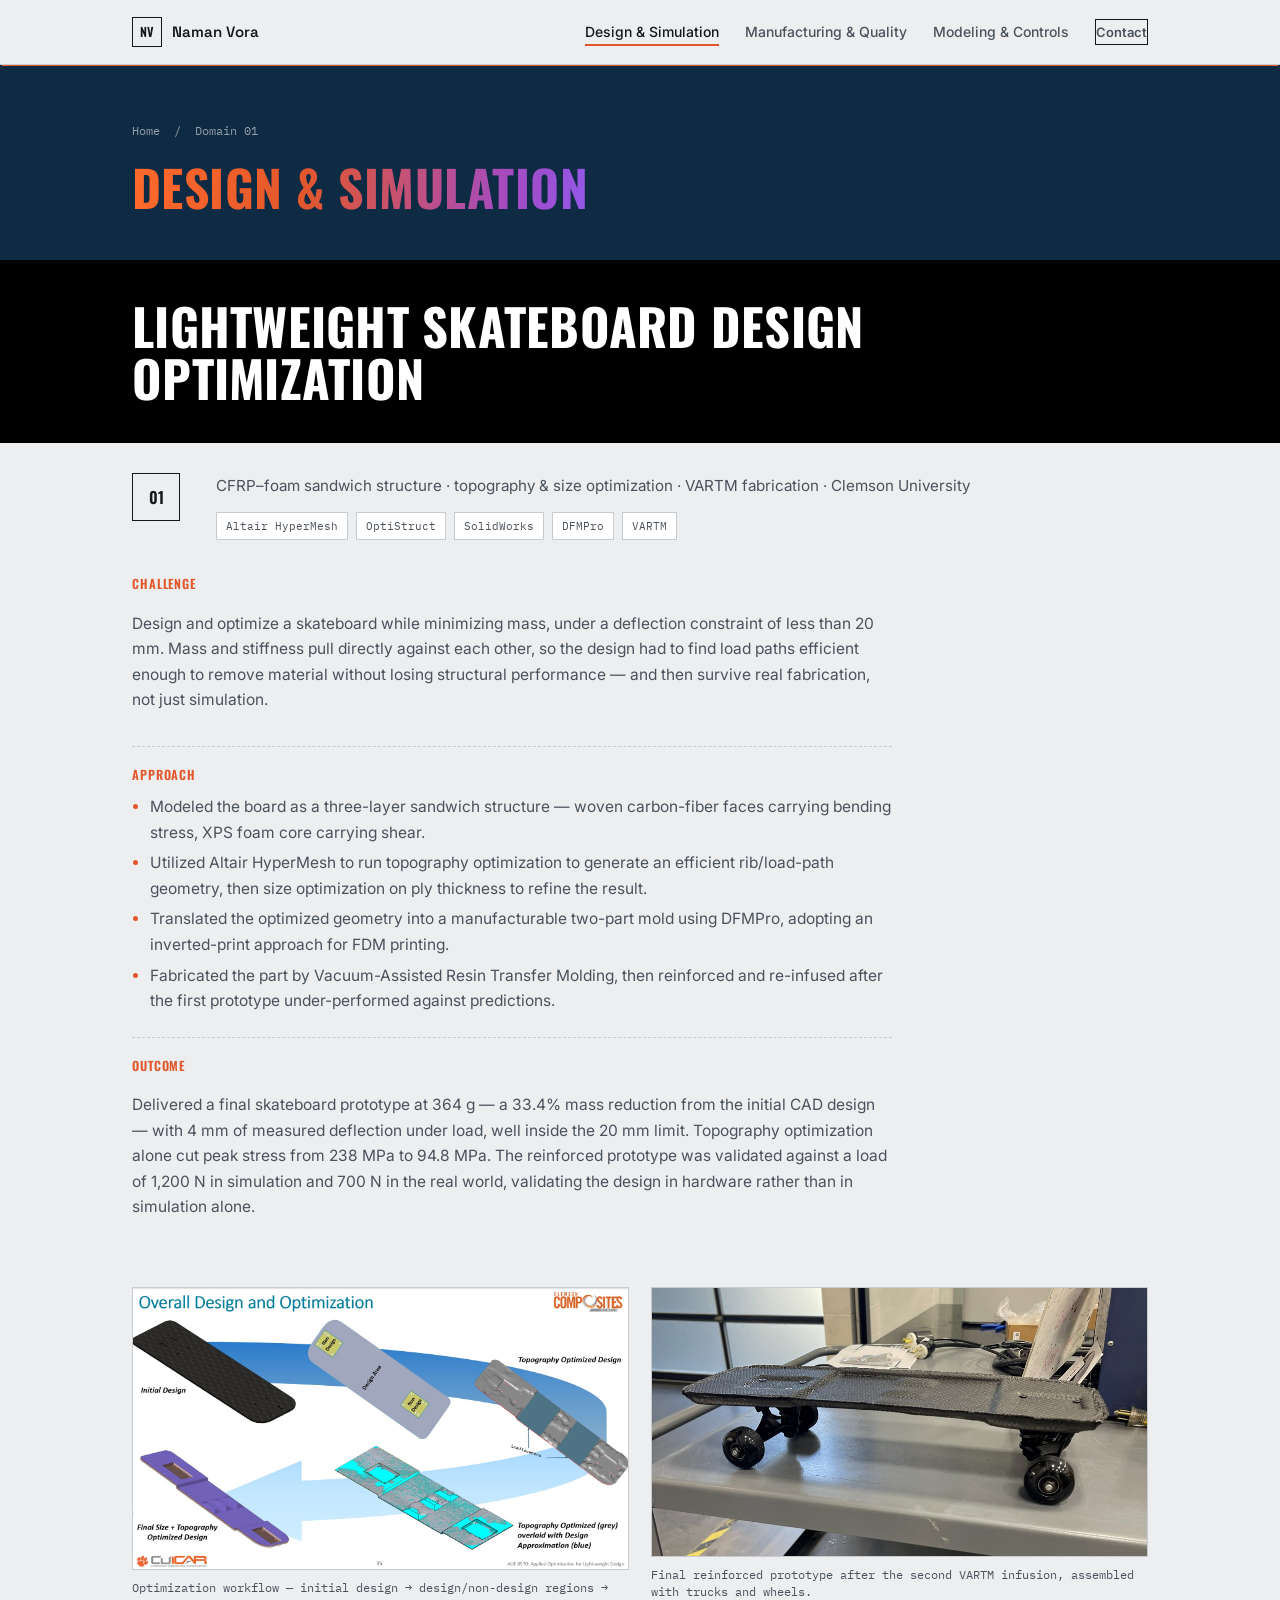
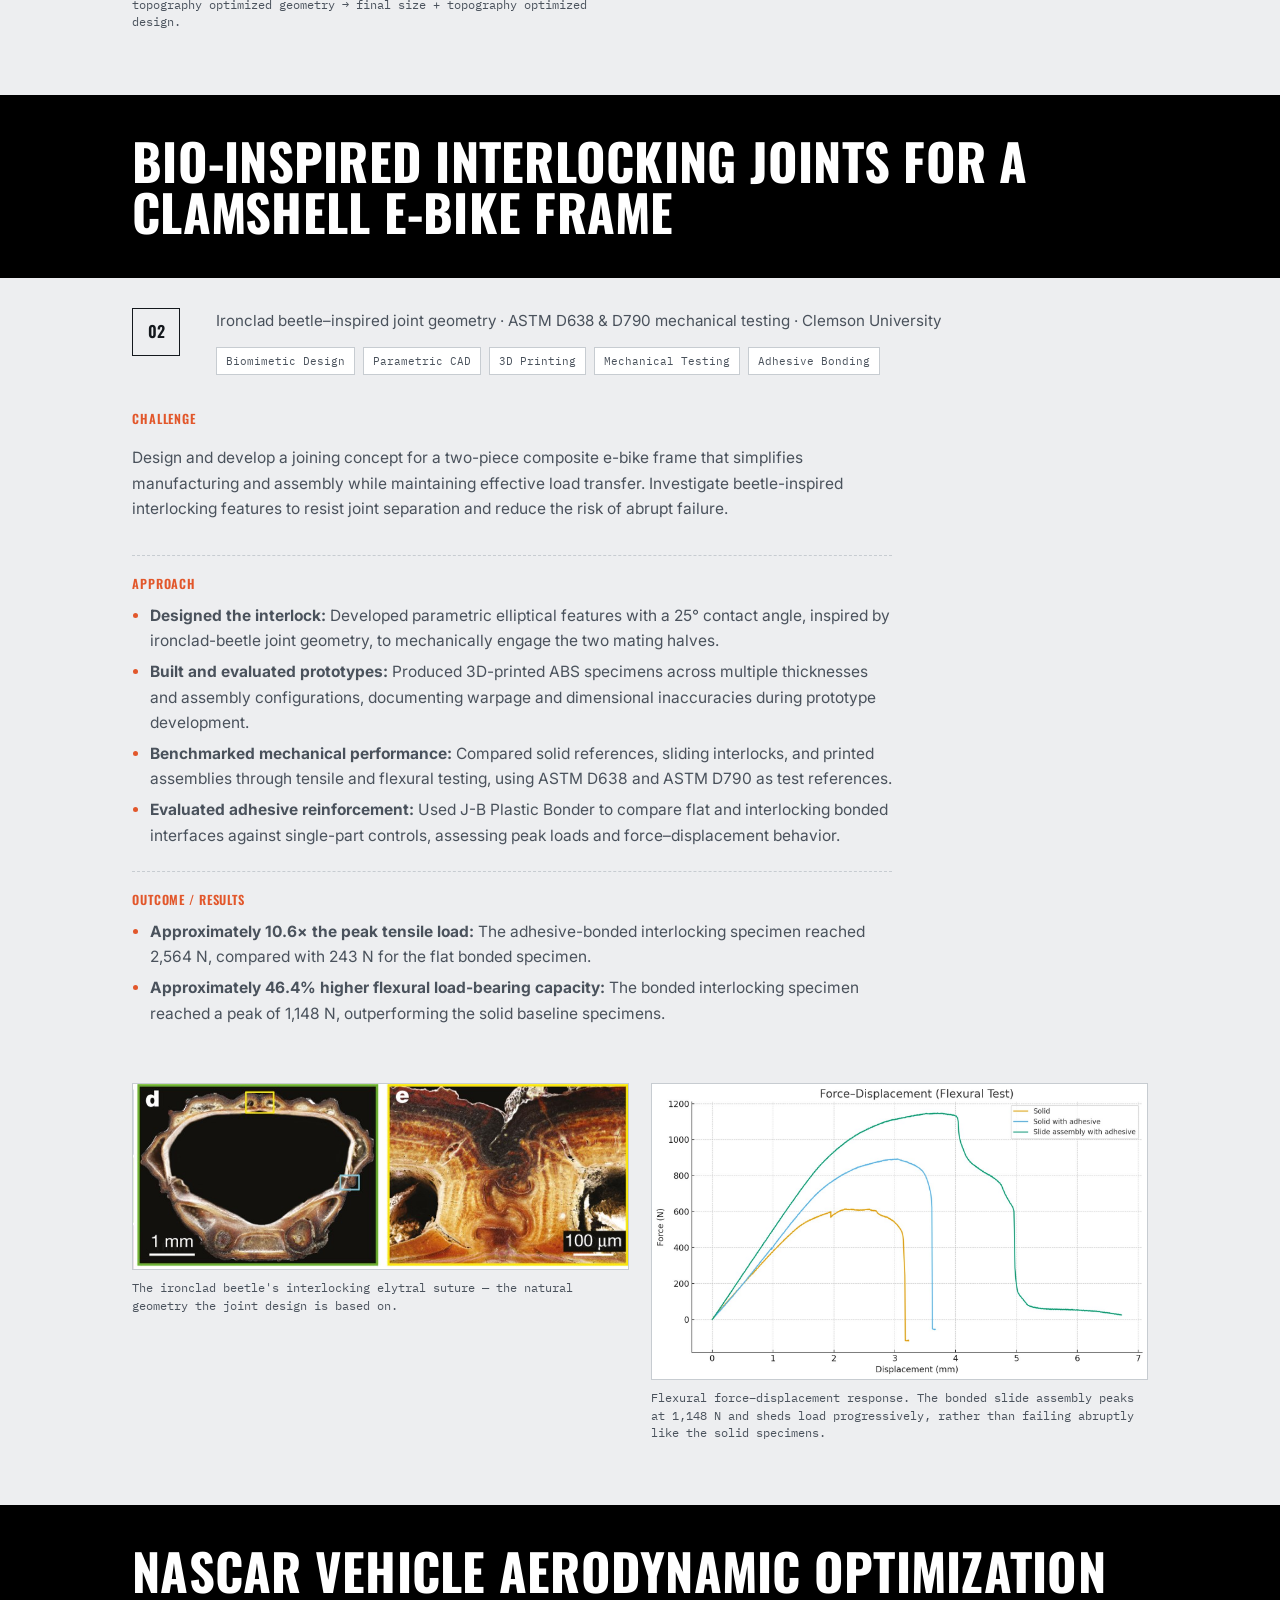
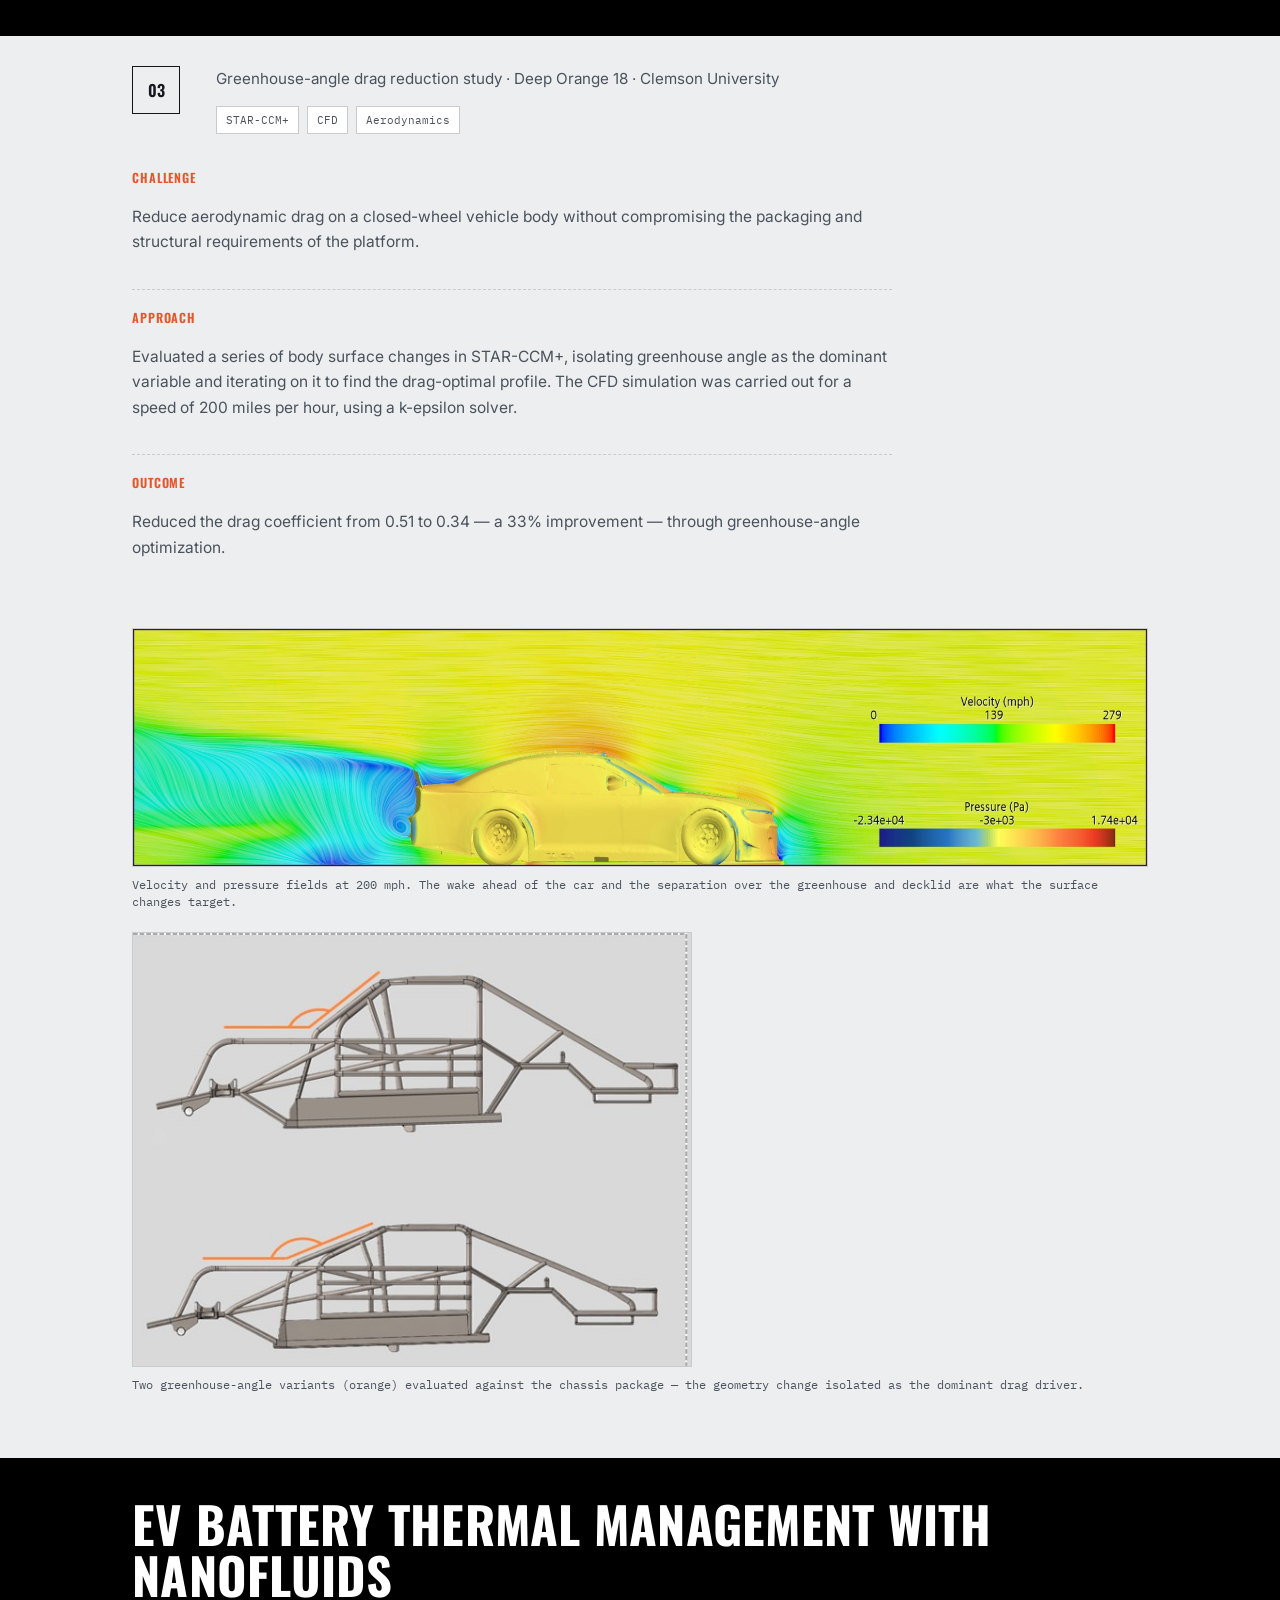
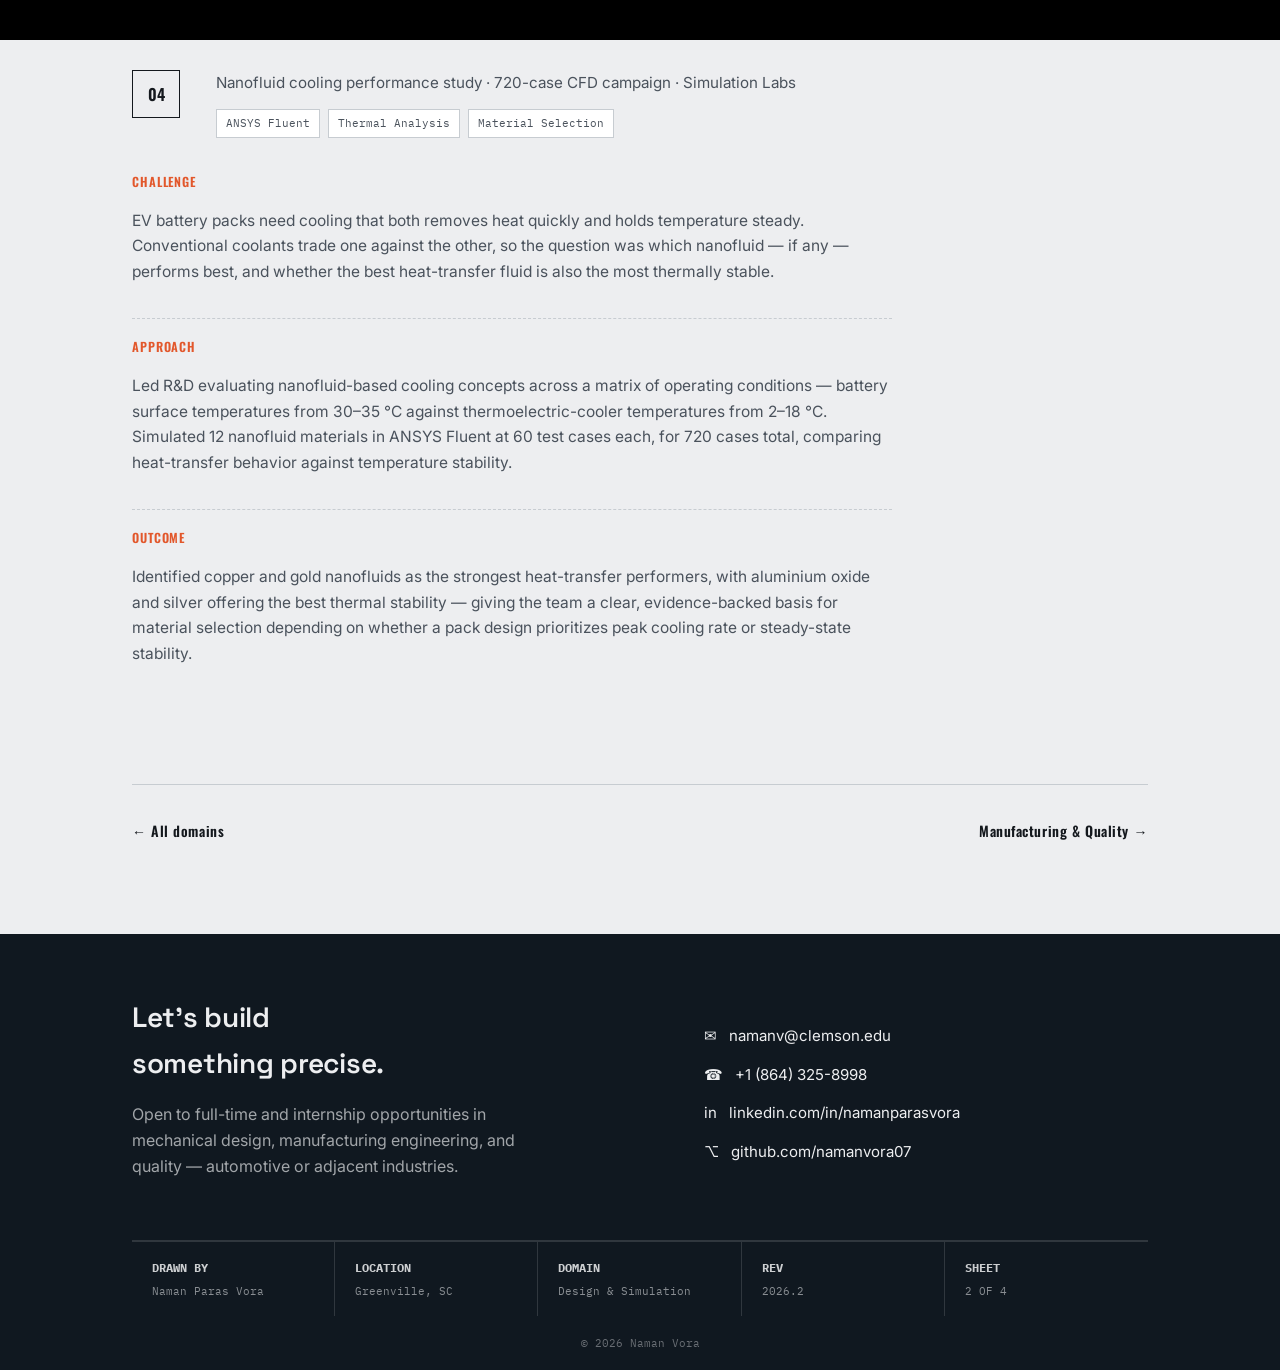
==== design-simulation.html @ 6ae72578 "Add files via upload" ====
<!DOCTYPE html>
<html lang="en">
<head>
<meta charset="UTF-8">
<meta name="viewport" content="width=device-width, initial-scale=1.0">
<title>Design &amp; Simulation — Naman Vora</title>
<meta name="description" content="Structural design, composite lightweighting, FEA and CFD projects by Naman Vora.">
<link rel="preconnect" href="https://fonts.googleapis.com">
<link rel="preconnect" href="https://fonts.gstatic.com" crossorigin>
<link href="https://fonts.googleapis.com/css2?family=Space+Grotesk:wght@500;600;700&family=Inter:wght@400;500;600&family=IBM+Plex+Mono:wght@400;500;600&family=Oswald:wght@500;600;700&display=swap" rel="stylesheet">
<link rel="stylesheet" href="styles.css">
</head>
<body>

<nav class="nav">
  <div class="wrap">
    <a href="index.html" class="nav-mark"><span class="box">NV</span> Naman Vora</a>
    <ul class="nav-links" id="navLinks">
      <li><a href="design-simulation.html" class="active">Design &amp; Simulation</a></li>
      <li><a href="manufacturing-quality.html">Manufacturing &amp; Quality</a></li>
      <li><a href="modeling-controls.html">Modeling &amp; Controls</a></li>
      <li><a href="index.html#contact" class="nav-cta">Contact</a></li>
    </ul>
    <button class="nav-toggle" id="navToggle" aria-label="Toggle menu"><span></span></button>
  </div>
</nav>

<header class="page-head">
  <div class="wrap">
    <div class="breadcrumb"><a href="index.html">Home</a> &nbsp;/&nbsp; Domain 01</div>
    <h1>Design &amp; Simulation</h1>
  </div>
</header>

<main class="projects-stack">

    <!-- PROJECT 1 -->
    <article class="proj">
      <div class="proj-banner">
        <div class="wrap">
          <h2>Lightweight Skateboard Design Optimization</h2>
        </div>
      </div>
      <div class="wrap">
        <div class="proj-meta">
          <div class="pb-index">01</div>
          <div>
            <div class="proj-sub">CFRP–foam sandwich structure · topography &amp; size optimization · VARTM fabrication · Clemson University</div>
            <div class="tags">
              <span class="tag-chip">Altair HyperMesh</span>
              <span class="tag-chip">OptiStruct</span>
              <span class="tag-chip">SolidWorks</span>
              <span class="tag-chip">DFMPro</span>
              <span class="tag-chip">VARTM</span>
            </div>
          </div>
        </div>

        <div class="cao">
          <div>
            <div class="cao-block">
              <div class="cao-label">CHALLENGE</div>
              <div class="cao-text"><p>Design and optimize a skateboard while minimizing mass, under a deflection constraint of less than 20 mm. Mass and stiffness pull directly against each other, so the design had to find load paths efficient enough to remove material without losing structural performance — and then survive real fabrication, not just simulation.</p></div>
            </div>
            <div class="cao-block">
              <div class="cao-label">APPROACH</div>
              <div class="cao-text">
                <ul>
                  <li>Modeled the board as a three-layer sandwich structure — woven carbon-fiber faces carrying bending stress, XPS foam core carrying shear.</li>
                  <li>Utilized Altair HyperMesh to run topography optimization to generate an efficient rib/load-path geometry, then size optimization on ply thickness to refine the result.</li>
                  <li>Translated the optimized geometry into a manufacturable two-part mold using DFMPro, adopting an inverted-print approach for FDM printing.</li>
                  <li>Fabricated the part by Vacuum-Assisted Resin Transfer Molding, then reinforced and re-infused after the first prototype under-performed against predictions.</li>
                </ul>
              </div>
            </div>
            <div class="cao-block">
              <div class="cao-label">OUTCOME</div>
              <div class="cao-text"><p>Delivered a final skateboard prototype at 364 g — a 33.4% mass reduction from the initial CAD design — with 4 mm of measured deflection under load, well inside the 20 mm limit. Topography optimization alone cut peak stress from 238 MPa to 94.8 MPa. The reinforced prototype was validated against a load of 1,200 N in simulation and 700 N in the real world, validating the design in hardware rather than in simulation alone.</p></div>
            </div>
          </div>
        </div>

        <div class="proj-figures">
          <figure>
            <img src="assets/skateboard-optimization.jpg" alt="Optimization workflow showing initial design, design area with non-design regions, topography optimized result, and final size plus topography optimized design">
            <figcaption>Optimization workflow — initial design → design/non-design regions → topography optimized geometry → final size + topography optimized design.</figcaption>
          </figure>
          <figure>
            <img src="assets/skateboard-prototype.jpg" alt="Finished carbon fiber skateboard prototype with trucks and wheels mounted">
            <figcaption>Final reinforced prototype after the second VARTM infusion, assembled with trucks and wheels.</figcaption>
          </figure>
        </div>
      </div>
    </article>

    <!-- PROJECT 2 -->
    <article class="proj">
      <div class="proj-banner">
        <div class="wrap">
          <h2>Bio-Inspired Interlocking Joints for a Clamshell E-Bike Frame</h2>
        </div>
      </div>
      <div class="wrap">
        <div class="proj-meta">
          <div class="pb-index">02</div>
          <div>
            <div class="proj-sub">Ironclad beetle–inspired joint geometry · ASTM D638 &amp; D790 mechanical testing · Clemson University</div>
            <div class="tags">
              <span class="tag-chip">Biomimetic Design</span>
              <span class="tag-chip">Parametric CAD</span>
              <span class="tag-chip">3D Printing</span>
              <span class="tag-chip">Mechanical Testing</span>
              <span class="tag-chip">Adhesive Bonding</span>
            </div>
          </div>
        </div>
        <div class="cao">
          <div class="cao-block">
            <div class="cao-label">CHALLENGE</div>
            <div class="cao-text"><p>Design and develop a joining concept for a two-piece composite e-bike frame that simplifies manufacturing and assembly while maintaining effective load transfer. Investigate beetle-inspired interlocking features to resist joint separation and reduce the risk of abrupt failure.</p></div>
          </div>
          <div class="cao-block">
            <div class="cao-label">APPROACH</div>
            <div class="cao-text">
              <ul>
                <li><strong>Designed the interlock:</strong> Developed parametric elliptical features with a 25° contact angle, inspired by ironclad-beetle joint geometry, to mechanically engage the two mating halves.</li>
                <li><strong>Built and evaluated prototypes:</strong> Produced 3D-printed ABS specimens across multiple thicknesses and assembly configurations, documenting warpage and dimensional inaccuracies during prototype development.</li>
                <li><strong>Benchmarked mechanical performance:</strong> Compared solid references, sliding interlocks, and printed assemblies through tensile and flexural testing, using ASTM D638 and ASTM D790 as test references.</li>
                <li><strong>Evaluated adhesive reinforcement:</strong> Used J-B Plastic Bonder to compare flat and interlocking bonded interfaces against single-part controls, assessing peak loads and force–displacement behavior.</li>
              </ul>
            </div>
          </div>
          <div class="cao-block">
            <div class="cao-label">OUTCOME / RESULTS</div>
            <div class="cao-text">
              <ul>
                <li><strong>Approximately 10.6× the peak tensile load:</strong> The adhesive-bonded interlocking specimen reached 2,564 N, compared with 243 N for the flat bonded specimen.</li>
                <li><strong>Approximately 46.4% higher flexural load-bearing capacity:</strong> The bonded interlocking specimen reached a peak of 1,148 N, outperforming the solid baseline specimens.</li>
              </ul>
            </div>
          </div>
        </div>

        <div class="proj-figures">
          <figure>
            <img src="assets/beetle-suture-micrograph.jpg" alt="Micrograph cross-section of the ironclad beetle elytra showing interlocking suture geometry">
            <figcaption>The ironclad beetle's interlocking elytral suture — the natural geometry the joint design is based on.</figcaption>
          </figure>
          <figure>
            <img src="assets/bonded-joint-flexural-results.jpg" alt="Force-displacement curves from flexural testing comparing solid, solid with adhesive, and slide assembly with adhesive specimens">
            <figcaption>Flexural force–displacement response. The bonded slide assembly peaks at 1,148 N and sheds load progressively, rather than failing abruptly like the solid specimens.</figcaption>
          </figure>
        </div>
      </div>
    </article>

    <!-- PROJECT 3 -->
    <article class="proj">
      <div class="proj-banner">
        <div class="wrap">
          <h2>NASCAR Vehicle Aerodynamic Optimization</h2>
        </div>
      </div>
      <div class="wrap">
        <div class="proj-meta">
          <div class="pb-index">03</div>
          <div>
            <div class="proj-sub">Greenhouse-angle drag reduction study · Deep Orange 18 · Clemson University</div>
            <div class="tags">
              <span class="tag-chip">STAR-CCM+</span>
              <span class="tag-chip">CFD</span>
              <span class="tag-chip">Aerodynamics</span>
            </div>
          </div>
        </div>

        <div class="cao">
          <div>
            <div class="cao-block">
              <div class="cao-label">CHALLENGE</div>
              <div class="cao-text"><p>Reduce aerodynamic drag on a closed-wheel vehicle body without compromising the packaging and structural requirements of the platform.</p></div>
            </div>
            <div class="cao-block">
              <div class="cao-label">APPROACH</div>
              <div class="cao-text"><p>Evaluated a series of body surface changes in STAR-CCM+, isolating greenhouse angle as the dominant variable and iterating on it to find the drag-optimal profile. The CFD simulation was carried out for a speed of 200 miles per hour, using a k-epsilon solver.</p></div>
            </div>
            <div class="cao-block">
              <div class="cao-label">OUTCOME</div>
              <div class="cao-text"><p>Reduced the drag coefficient from 0.51 to 0.34 — a 33% improvement — through greenhouse-angle optimization.</p></div>
            </div>
          </div>
        </div>

        <div class="proj-figures single">
          <figure>
            <img src="assets/nascar-cfd-velocity-pressure.jpg" alt="CFD result showing velocity and pressure fields around the race car at 200 mph">
            <figcaption>Velocity and pressure fields at 200 mph. The wake ahead of the car and the separation over the greenhouse and decklid are what the surface changes target.</figcaption>
          </figure>
          <figure class="narrow">
            <img src="assets/nascar-greenhouse-angle-variants.jpg" alt="Two chassis side views comparing different greenhouse angle profiles highlighted in orange">
            <figcaption>Two greenhouse-angle variants (orange) evaluated against the chassis package — the geometry change isolated as the dominant drag driver.</figcaption>
          </figure>
        </div>
      </div>
    </article>

    <!-- PROJECT 4 -->
    <article class="proj">
      <div class="proj-banner">
        <div class="wrap">
          <h2>EV Battery Thermal Management with Nanofluids</h2>
        </div>
      </div>
      <div class="wrap">
        <div class="proj-meta">
          <div class="pb-index">04</div>
          <div>
            <div class="proj-sub">Nanofluid cooling performance study · 720-case CFD campaign · Simulation Labs</div>
            <div class="tags">
              <span class="tag-chip">ANSYS Fluent</span>
              <span class="tag-chip">Thermal Analysis</span>
              <span class="tag-chip">Material Selection</span>
            </div>
          </div>
        </div>

        <div class="cao">
          <div>
            <div class="cao-block">
              <div class="cao-label">CHALLENGE</div>
              <div class="cao-text"><p>EV battery packs need cooling that both removes heat quickly and holds temperature steady. Conventional coolants trade one against the other, so the question was which nanofluid — if any — performs best, and whether the best heat-transfer fluid is also the most thermally stable.</p></div>
            </div>
            <div class="cao-block">
              <div class="cao-label">APPROACH</div>
              <div class="cao-text"><p>Led R&amp;D evaluating nanofluid-based cooling concepts across a matrix of operating conditions — battery surface temperatures from 30–35 °C against thermoelectric-cooler temperatures from 2–18 °C. Simulated 12 nanofluid materials in ANSYS Fluent at 60 test cases each, for 720 cases total, comparing heat-transfer behavior against temperature stability.</p></div>
            </div>
            <div class="cao-block">
              <div class="cao-label">OUTCOME</div>
              <div class="cao-text"><p>Identified copper and gold nanofluids as the strongest heat-transfer performers, with aluminium oxide and silver offering the best thermal stability — giving the team a clear, evidence-backed basis for material selection depending on whether a pack design prioritizes peak cooling rate or steady-state stability.</p></div>
            </div>
          </div>
        </div>
      </div>
    </article>

    <div class="wrap">
      <div class="page-nav">
        <a href="index.html">← All domains</a>
        <a href="manufacturing-quality.html">Manufacturing &amp; Quality →</a>
      </div>
    </div>

</main>


<footer>
  <div class="wrap">
    <div class="footer-top">
      <div>
        <h2>Let's build something precise.</h2>
        <p>Open to full-time and internship opportunities in mechanical design, manufacturing engineering, and quality — automotive or adjacent industries.</p>
      </div>
      <div class="footer-contacts">
        <a href="mailto:namanv@clemson.edu">✉ &nbsp; namanv@clemson.edu</a>
        <a href="tel:+18643258998">☎ &nbsp; +1 (864) 325-8998</a>
        <a href="https://www.linkedin.com/in/namanparasvora/" target="_blank" rel="noopener">in &nbsp; linkedin.com/in/namanparasvora</a>
        <a href="https://github.com/namanvora07" target="_blank" rel="noopener">⌥ &nbsp; github.com/namanvora07</a>
      </div>
    </div>
    <div class="title-block">
      <div><b>DRAWN BY</b>Naman Paras Vora</div>
      <div><b>LOCATION</b>Greenville, SC</div>
      <div><b>DOMAIN</b>Design &amp; Simulation</div>
      <div><b>REV</b>2026.2</div>
      <div><b>SHEET</b>2 OF 4</div>
    </div>
    <div class="copyright">© 2026 Naman Vora</div>
  </div>
</footer>

<script src="script.js"></script>
</body>
</html>
---- styles.css ----
/* ============================================================
   Naman Vora — Portfolio
   Shared stylesheet: home + three domain pages
   ============================================================ */

:root{
  --paper:      #EDEEF0;
  --paper-2:    #E4E6EA;
  --ink:        #14181D;
  --ink-soft:   #4A525C;
  --navy:       #0F2A43;
  --blue:       #3E7CB1;
  --orange:     #E2572B;
  --line:       #C7CCD1;
  --paper-dark: #101820;
  --white:      #FFFFFF;

  --font-display: 'Space Grotesk', sans-serif;
  --font-body:    'Inter', sans-serif;
  --font-mono:    'IBM Plex Mono', monospace;
  --font-din:     'Oswald', sans-serif;

  --maxw: 1080px;
}

*,*::before,*::after{ box-sizing: border-box; }

@media (prefers-reduced-motion: reduce){
  *{ animation-duration:.001ms !important; transition-duration:.001ms !important; scroll-behavior:auto !important; }
}

html{ scroll-behavior: smooth; }

body{
  margin:0;
  background: var(--paper);
  color: var(--ink);
  font-family: var(--font-body);
  font-size: 16px;
  line-height: 1.65;
  -webkit-font-smoothing: antialiased;
}

a{ color: inherit; text-decoration: none; }
img{ max-width:100%; display:block; }
h1,h2,h3,h4{ font-family: var(--font-display); margin:0; letter-spacing:-.01em; }

.wrap{ max-width: var(--maxw); margin:0 auto; padding: 0 32px; }

:focus-visible{ outline: 2px solid var(--orange); outline-offset: 3px; }

/* =========================== NAV =========================== */
.nav{
  position: sticky;
  top:0; z-index:100;
  background: rgba(237,238,240,.92);
  backdrop-filter: saturate(140%) blur(8px);
  border-bottom: 1px solid var(--line);
  box-shadow: 0 3px 0 -2px var(--orange);
}
.nav .wrap{ display:flex; align-items:center; justify-content:space-between; height:64px; }
.nav-mark{ display:flex; align-items:center; gap:10px; font-family:var(--font-display); font-weight:600; font-size:15px; }
.nav-mark .box{
  width:30px; height:30px; border:1.5px solid var(--ink);
  display:flex; align-items:center; justify-content:center;
  font-family:var(--font-din); font-weight:600; font-size:12.5px;
}
.nav-links{ display:flex; gap:26px; list-style:none; margin:0; padding:0; font-size:14px; font-weight:500; align-items:center; }
.nav-links a{ color:var(--ink-soft); padding:4px 0; position:relative; transition:color .15s ease; }
.nav-links a:hover, .nav-links a.active{ color:var(--ink); }
.nav-links a::after{ content:''; position:absolute; left:0; right:100%; bottom:-2px; height:2px; background:var(--orange); transition:right .2s ease; }
.nav-links a:hover::after, .nav-links a.active::after{ right:0; }
.nav-cta{ border:1.5px solid var(--ink); padding:7px 16px; font-size:13px; font-weight:600; }
.nav-cta:hover{ background:var(--ink); color:var(--paper); }
.nav-cta::after{ display:none; }
.nav-toggle{ display:none; background:none; border:1.5px solid var(--ink); width:40px; height:36px; align-items:center; justify-content:center; cursor:pointer; }
.nav-toggle span, .nav-toggle span::before, .nav-toggle span::after{ content:''; display:block; width:18px; height:2px; background:var(--ink); position:relative; }
.nav-toggle span::before{ position:absolute; top:-6px; }
.nav-toggle span::after{ position:absolute; top:6px; }

/* =========================== HOME HERO =========================== */
.hero{ padding: 76px 0 0; position:relative; overflow:hidden; }
.hero .wrap{
  display:grid; grid-template-columns: 1.4fr .85fr; gap:56px; align-items:center;
  position:relative; z-index:2; padding-bottom: 110px;
}
.eyebrow-line{ display:flex; align-items:center; gap:10px; font-family:var(--font-mono); font-size:12.5px; color:var(--ink-soft); margin-bottom:20px; }
.eyebrow-line .dot{ width:6px; height:6px; background:var(--orange); border-radius:50%; }
.hero h1{ font-size: clamp(2.3rem, 4.4vw, 3.4rem); line-height:1.07; font-weight:600; max-width:12ch; }
.hero h1 em{ font-style:normal; color:var(--navy); border-bottom:3px solid var(--orange); }
.hero .role{ margin-top:16px; font-size:1.1rem; color:var(--navy); font-weight:600; }
.hero p.lede{ margin-top:16px; max-width:54ch; color:var(--ink-soft); font-size:1.02rem; }
.hero-actions{ margin-top:28px; display:flex; gap:12px; flex-wrap:wrap; }

.btn{ display:inline-flex; align-items:center; gap:8px; padding:12px 22px; font-size:14px; font-weight:600; border:1.5px solid var(--ink); cursor:pointer; transition:all .15s ease; }
.btn-solid{ background:var(--ink); color:var(--paper); }
.btn-solid:hover{ background:var(--navy); border-color:var(--navy); }
.btn-ghost:hover{ background:var(--ink); color:var(--paper); }

.crop{ position:relative; }
.crop::before, .crop::after{ content:''; position:absolute; width:16px; height:16px; border:1.5px solid var(--ink); opacity:.55; }
.crop::before{ top:-8px; left:-8px; border-right:none; border-bottom:none; }
.crop::after{ bottom:-8px; right:-8px; border-left:none; border-top:none; }

.hero-photo-wrap{ position:relative; justify-self:center; }
.hero-photo{ width:290px; height:345px; object-fit:cover; filter:grayscale(28%) contrast(1.04); border:1px solid var(--navy); background:var(--navy); }

.blueprint-car{
  position:absolute; left:0; right:0; bottom:0; width:100%; height:150px;
  z-index:1; pointer-events:none; color:var(--navy); opacity:.09;
}
.blueprint-car .dim-text{ font-family:var(--font-mono); font-size:6px; letter-spacing:.06em; fill:var(--navy); stroke:none; }


/* =========================== SECTIONS =========================== */
section{ padding: 88px 0; }
.section-head{
  display:flex; align-items:baseline; justify-content:space-between; gap:20px;
  margin-bottom:44px; border-bottom:1px solid var(--line); padding-bottom:16px;
}
.section-head h2{ font-size:1.85rem; font-weight:600; }
.section-head .tag{
  font-family:var(--font-din); font-weight:600; font-size:12.5px; letter-spacing:.06em;
  color:var(--ink-soft); border:1px solid var(--line); padding:4px 10px; white-space:nowrap;
}
.section-sub{ max-width:62ch; color:var(--ink-soft); margin:-28px 0 40px; font-size:.98rem; }

/* =========================== DOMAIN CARDS (home) =========================== */
.domains{ display:grid; grid-template-columns:repeat(3,1fr); gap:20px; }
.domain-card{
  display:flex; flex-direction:column;
  border:1.5px solid var(--ink); background:var(--white);
  padding:30px 26px 26px; min-height:290px;
  transition: background .18s ease, color .18s ease, transform .18s ease;
}
.domain-card:hover{ background:var(--navy); color:var(--paper); transform:translateY(-3px); }
.domain-card .dc-num{
  font-family:var(--font-din); font-weight:600; font-size:13px; letter-spacing:.08em;
  color:var(--orange); margin-bottom:18px;
}
.domain-card .dc-icon{ width:54px; height:54px; margin-bottom:20px; color:var(--navy); transition:color .18s ease; }
.domain-card:hover .dc-icon{ color:var(--orange); }
.domain-card h3{ font-size:1.28rem; font-weight:600; line-height:1.22; }
.domain-card p{ margin-top:12px; font-size:.92rem; color:var(--ink-soft); transition:color .18s ease; flex-grow:1; }
.domain-card:hover p{ color:rgba(237,238,240,.78); }
.domain-card .dc-meta{
  margin-top:20px; padding-top:16px; border-top:1px dashed var(--line);
  display:flex; justify-content:flex-end; align-items:center;
  font-family:var(--font-mono); font-size:11.5px; color:var(--ink-soft);
  transition:color .18s ease, border-color .18s ease;
}
.domain-card:hover .dc-meta{ color:rgba(237,238,240,.7); border-color:rgba(237,238,240,.25); }
.domain-card .dc-go{ font-family:var(--font-din); font-weight:600; font-size:13px; letter-spacing:.05em; }

/* =========================== EXPERIENCE =========================== */
.timeline{ position:relative; }
.timeline::before{ content:''; position:absolute; left:178px; top:6px; bottom:6px; width:1px; background:var(--line); }
.tl-item{ display:grid; grid-template-columns:178px 1fr; gap:32px; padding:26px 0; border-top:1px solid var(--line); position:relative; }
.tl-item:first-child{ border-top:none; }
.tl-item::before{ content:''; position:absolute; left:174px; top:33px; width:9px; height:9px; background:var(--paper); border:2px solid var(--orange); border-radius:50%; }
.tl-date{ font-family:var(--font-mono); font-size:12px; color:var(--ink-soft); padding-top:3px; white-space:nowrap; }
.tl-logo{
  display:block;
  margin-top:14px;
  max-width:142px;
  max-height:46px;
  width:auto;
  height:auto;
  object-fit:contain;
  object-position:left center;
}
.tl-body h3{ font-size:1.06rem; font-weight:600; }
.tl-body .org{ color:var(--blue); font-weight:600; font-size:.95rem; }
.tl-body .org-desc{ color:var(--ink-soft); font-size:.86rem; font-style:italic; margin-top:2px; }
.tl-body ul{ margin:12px 0 0; padding-left:18px; color:var(--ink-soft); font-size:.94rem; }
.tl-body li{ margin-bottom:6px; }
.tl-body li::marker{ color:var(--orange); }

/* =========================== EDUCATION =========================== */
.edu-grid{ display:grid; grid-template-columns:1fr 1fr; gap:22px; }
.edu-card{ border:1px solid var(--line); padding:26px; background:var(--white); }
.edu-card .school{ font-size:1.08rem; font-weight:600; font-family:var(--font-display); }
.edu-card .degree{ margin-top:6px; color:var(--blue); font-weight:600; font-size:.94rem; }
.edu-card .meta{
  display:flex; justify-content:space-between; margin-top:14px; padding-top:14px;
  border-top:1px dashed var(--line); font-family:var(--font-mono); font-size:12.5px; color:var(--ink-soft);
}
.edu-card .meta.tight{ border-top:none; margin-top:2px; padding-top:0; }
.edu-card .courses{ margin-top:16px; font-size:.87rem; color:var(--ink-soft); line-height:1.7; }

/* =========================== SKILLS =========================== */
.skills-grid{ display:grid; grid-template-columns:repeat(4,1fr); gap:24px; }
.skill-col .skill-cat{ font-family:var(--font-din); font-weight:600; font-size:12.5px; letter-spacing:.05em; color:var(--orange); margin-bottom:12px; padding-bottom:10px; border-bottom:1px solid var(--line); }
.skill-col ul{ list-style:none; margin:0; padding:0; font-size:.91rem; color:var(--ink-soft); }
.skill-col li{ padding:4px 0; }

/* =========================== PUB / CERTS =========================== */
.credly-row{ display:grid; grid-template-columns:1fr 1fr; gap:22px; }
.pub-card, .cert-card{ border:1px solid var(--line); background:var(--white); padding:24px; }
.pub-card .k, .cert-card .k{ font-family:var(--font-din); font-weight:600; font-size:12px; letter-spacing:.05em; color:var(--ink-soft); margin-bottom:10px; }
.pub-card h3{ font-size:1rem; font-weight:600; line-height:1.45; }
.pub-card .doi{ margin-top:12px; display:inline-block; font-family:var(--font-mono); font-size:12px; color:var(--blue); border-bottom:1px solid var(--blue); }
.cert-list{ list-style:none; margin:0; padding:0; }
.cert-list li{ display:flex; justify-content:space-between; gap:16px; padding:10px 0; border-top:1px dashed var(--line); font-size:.91rem; }
.cert-list li:first-child{ border-top:none; padding-top:0; }
.cert-list .c-name{ font-weight:600; }
.cert-list .c-meta{ color:var(--ink-soft); font-family:var(--font-mono); font-size:11.5px; white-space:nowrap; }

/* =========================== DOMAIN PAGE HEADER =========================== */
.page-head{ background:var(--navy); color:var(--paper); padding:56px 0 44px; position:relative; overflow:hidden; }
.breadcrumb{ font-family:var(--font-mono); font-size:12px; color:rgba(237,238,240,.6); margin-bottom:20px; }
.breadcrumb a:hover{ color:var(--orange); }
.page-head h1{
  font-family: var(--font-din);
  font-weight: 700;
  text-transform: uppercase;
  font-size:clamp(2.1rem,4.2vw,3.1rem);
  max-width:18ch;
  line-height:1.06;
  letter-spacing:.01em;
  background: linear-gradient(95deg, #FF6A2B 0%, #E2572B 35%, #A44BC4 78%, #8B5CF6 100%);
  -webkit-background-clip: text;
  background-clip: text;
  color: transparent;
  -webkit-text-fill-color: transparent;
  padding-bottom: .06em;
}
.page-head p{ margin-top:16px; max-width:58ch; color:rgba(237,238,240,.75); font-size:1rem; }

/* =========================== PROJECT ENTRIES (domain pages) =========================== */
.projects-stack{ padding: 0 0 88px; }

.proj{ padding: 0 0 64px; }

/* full-bleed black banner heading each project */
.proj-banner{
  background: #000;
  color: #FFF;
  padding: 40px 0;
  margin-bottom: 30px;
}
.proj-banner .wrap{ display:block; }
.proj-banner h2{
  font-family: var(--font-din);
  font-weight: 700;
  text-transform: uppercase;
  font-size: clamp(1.75rem, 4.1vw, 3.15rem);
  line-height: 1.02;
  letter-spacing: .005em;
  margin: 0;
}

/* project meta sits below the black band, on the light page */
.proj-meta{
  display:grid; grid-template-columns:62px 1fr; gap:22px; align-items:start;
  margin-bottom: 34px;
}
.pb-index{
  font-family: var(--font-din); font-weight:600; font-size:16px;
  border:1.5px solid var(--ink); color:var(--ink);
  width:48px; height:48px; display:flex; align-items:center; justify-content:center;
}
.proj-meta .proj-sub{ color:var(--ink-soft); font-size:.95rem; }
.proj-meta .tags{ margin-top:14px; }

.tags{ display:flex; flex-wrap:wrap; gap:8px; }
.tag-chip{ font-family:var(--font-mono); font-size:11px; border:1px solid var(--line); padding:4px 9px; color:var(--ink-soft); background:var(--white); }

.cao{ display:block; max-width: 76ch; }
.cao-block{ padding:18px 0; border-top:1px dashed var(--line); }
.cao-block:first-child{ border-top:none; padding-top:0; }
.cao-label{
  font-family:var(--font-din); font-weight:600; font-size:12.5px; letter-spacing:.07em;
  color:var(--orange); margin-bottom:8px;
}
.cao-text{ color:var(--ink-soft); font-size:.97rem; }
.cao-text p + p{ margin-top:10px; }
.cao-text ul{ margin:8px 0 0; padding-left:18px; }
.cao-text li{ margin-bottom:5px; }
.cao-text li::marker{ color:var(--orange); }

/* project figures */
.proj-figures{
  margin-top:34px; display:grid; grid-template-columns:1fr 1fr; gap:22px;
}
.proj-figures.single{ grid-template-columns:1fr; }
.proj-figures figure.narrow img{ max-width:560px; }
.proj-figures figure{ margin:0; }
.proj-figures img{ width:100%; border:1px solid var(--line); background:var(--white); }
.proj-figures figcaption{
  margin-top:9px; font-family:var(--font-mono); font-size:11.5px; color:var(--ink-soft); line-height:1.5;
}


.page-nav{ border-top:1px solid var(--line); padding:34px 0 0; margin-top:20px; display:flex; justify-content:space-between; gap:20px; flex-wrap:wrap; }
.page-nav a{ font-family:var(--font-din); font-weight:600; font-size:14px; letter-spacing:.04em; border-bottom:2px solid transparent; padding-bottom:2px; }
.page-nav a:hover{ border-color:var(--orange); }

.note{
  background:#FFF6E8; border:1px solid #E8C88F; border-left:3px solid var(--orange);
  padding:14px 16px; font-size:.88rem; color:#6B4E1E; margin-top:16px;
}
.note b{ color:#4A3512; }

/* =========================== FOOTER =========================== */
footer{ background:var(--paper-dark); color:var(--paper); padding-top:60px; }
.footer-top{ display:grid; grid-template-columns:1.2fr 1fr; gap:40px; padding-bottom:44px; border-bottom:1px solid rgba(237,238,240,.14); }
.footer-top h2{ font-size:1.75rem; max-width:14ch; font-weight:600; }
.footer-top p{ color:rgba(237,238,240,.66); margin-top:14px; max-width:42ch; }
.footer-contacts{ display:flex; flex-direction:column; gap:13px; justify-content:center; align-items:flex-start; }
.footer-contacts a{ display:flex; align-items:center; gap:10px; font-size:.94rem; border-bottom:1px solid transparent; }
.footer-contacts a:hover{ border-color:var(--orange); }
.title-block{ display:grid; grid-template-columns:repeat(5,1fr); font-family:var(--font-mono); font-size:11px; color:rgba(237,238,240,.55); }
.title-block div{ padding:16px 20px; border-right:1px solid rgba(237,238,240,.14); border-top:1px solid rgba(237,238,240,.14); }
.title-block div:last-child{ border-right:none; }
.title-block b{ display:block; color:rgba(237,238,240,.85); font-size:12px; margin-bottom:4px; }
.copyright{ text-align:center; padding:18px 0; font-size:11px; color:rgba(237,238,240,.4); font-family:var(--font-mono); }

/* =========================== RESPONSIVE =========================== */
@media (max-width: 900px){
  .nav-links{ display:none; }
  .nav-toggle{ display:flex; }
  .hero .wrap{ grid-template-columns:1fr; padding-bottom:90px; }
  .hero-photo-wrap{ order:-1; margin-bottom:14px; }
  .hero-photo{ width:220px; height:262px; }
  .blueprint-car{ height:110px; opacity:.07; }
  .domains{ grid-template-columns:1fr; }
  .domain-card{ min-height:auto; }
  .edu-grid, .credly-row{ grid-template-columns:1fr; }
  .timeline::before{ left:8px; }
  .tl-item{ grid-template-columns:1fr; gap:8px; }
  .tl-item::before{ left:4px; top:8px; }
  .tl-date{ padding-top:0; }
  .tl-logo{ margin-top:10px; max-height:32px; }
  .skills-grid{ grid-template-columns:1fr 1fr; }
      .proj-figures{ grid-template-columns:1fr; }
  .proj-meta{ grid-template-columns:1fr; gap:14px; }
  .footer-top{ grid-template-columns:1fr; }
  .title-block{ grid-template-columns:1fr 1fr; }
  .title-block div{ border-right:none; }
}
@media (max-width: 520px){
  .wrap{ padding:0 20px; }
  section{ padding:60px 0; }
  .projects-stack{ padding:0 0 64px; }
  .proj{ padding:0 0 48px; }
  .proj-banner{ padding:26px 0; margin-bottom:32px; }
  .skills-grid{ grid-template-columns:1fr; }
  }
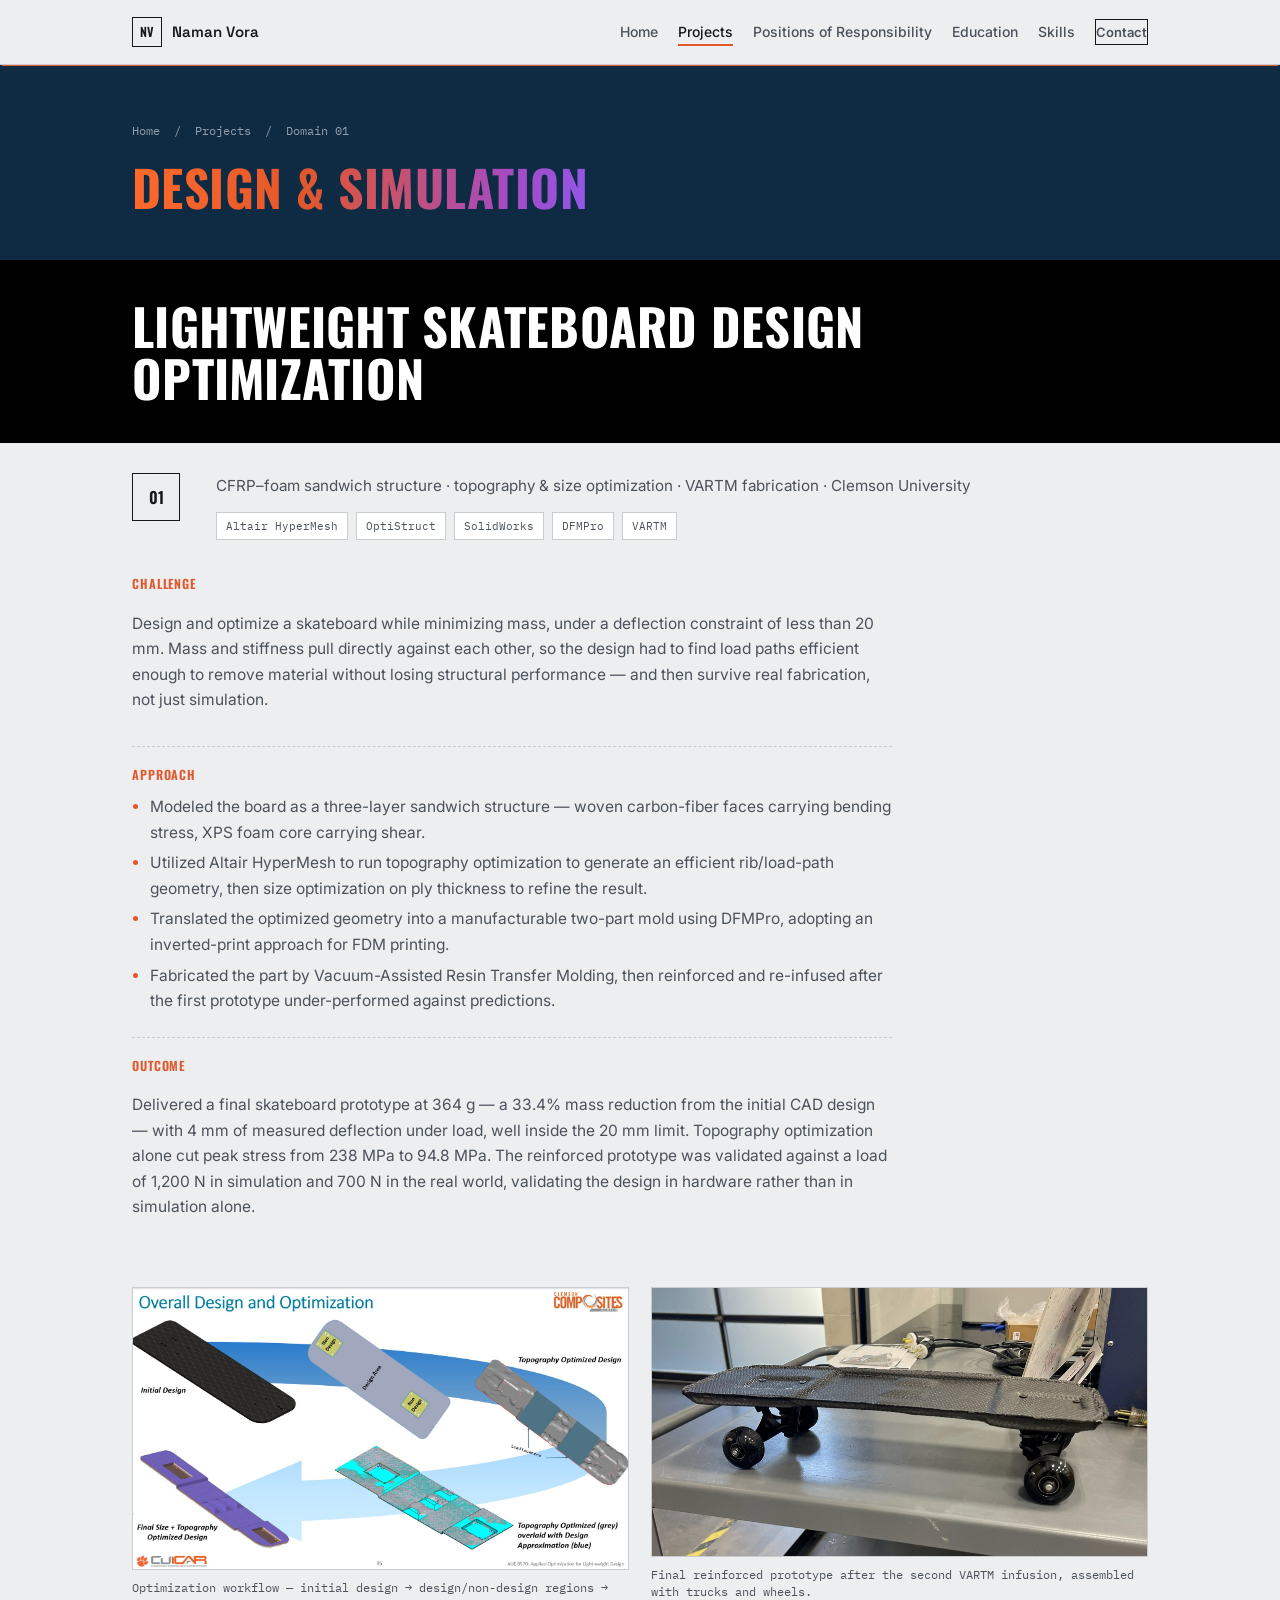
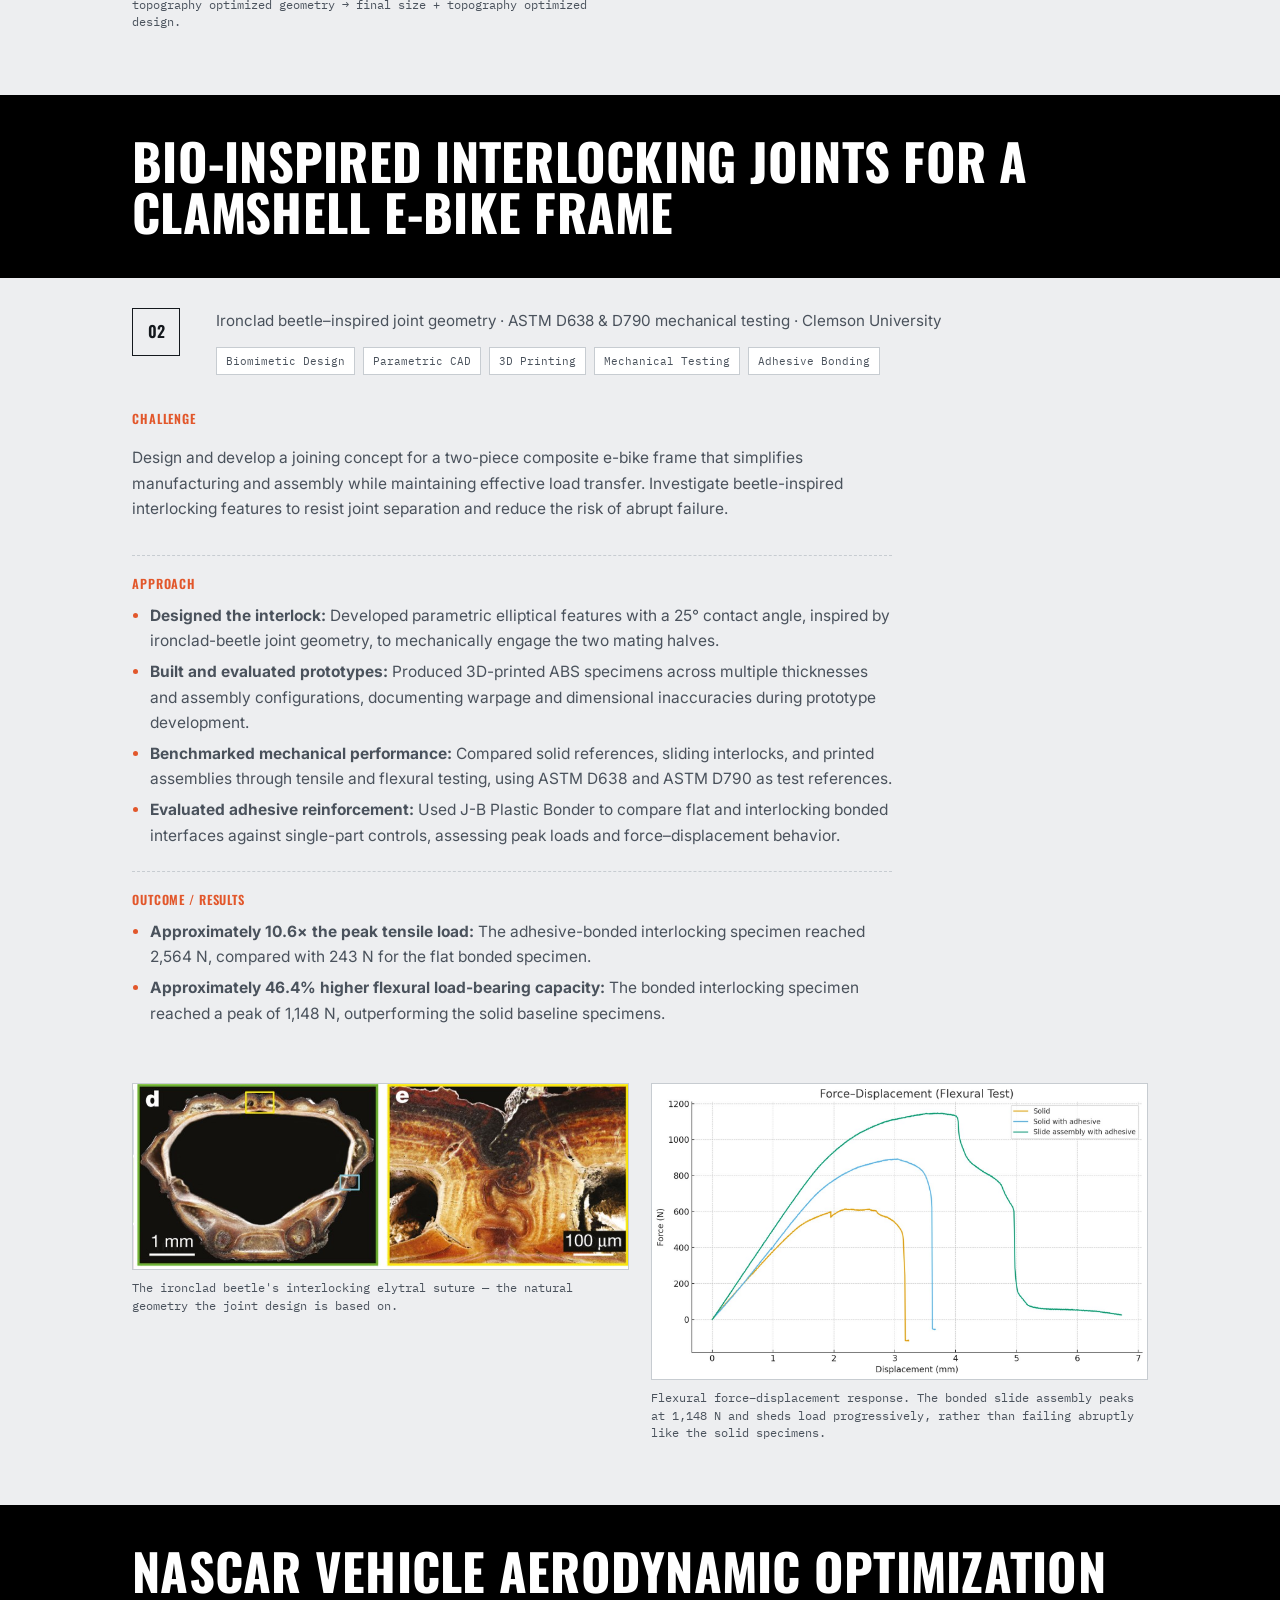
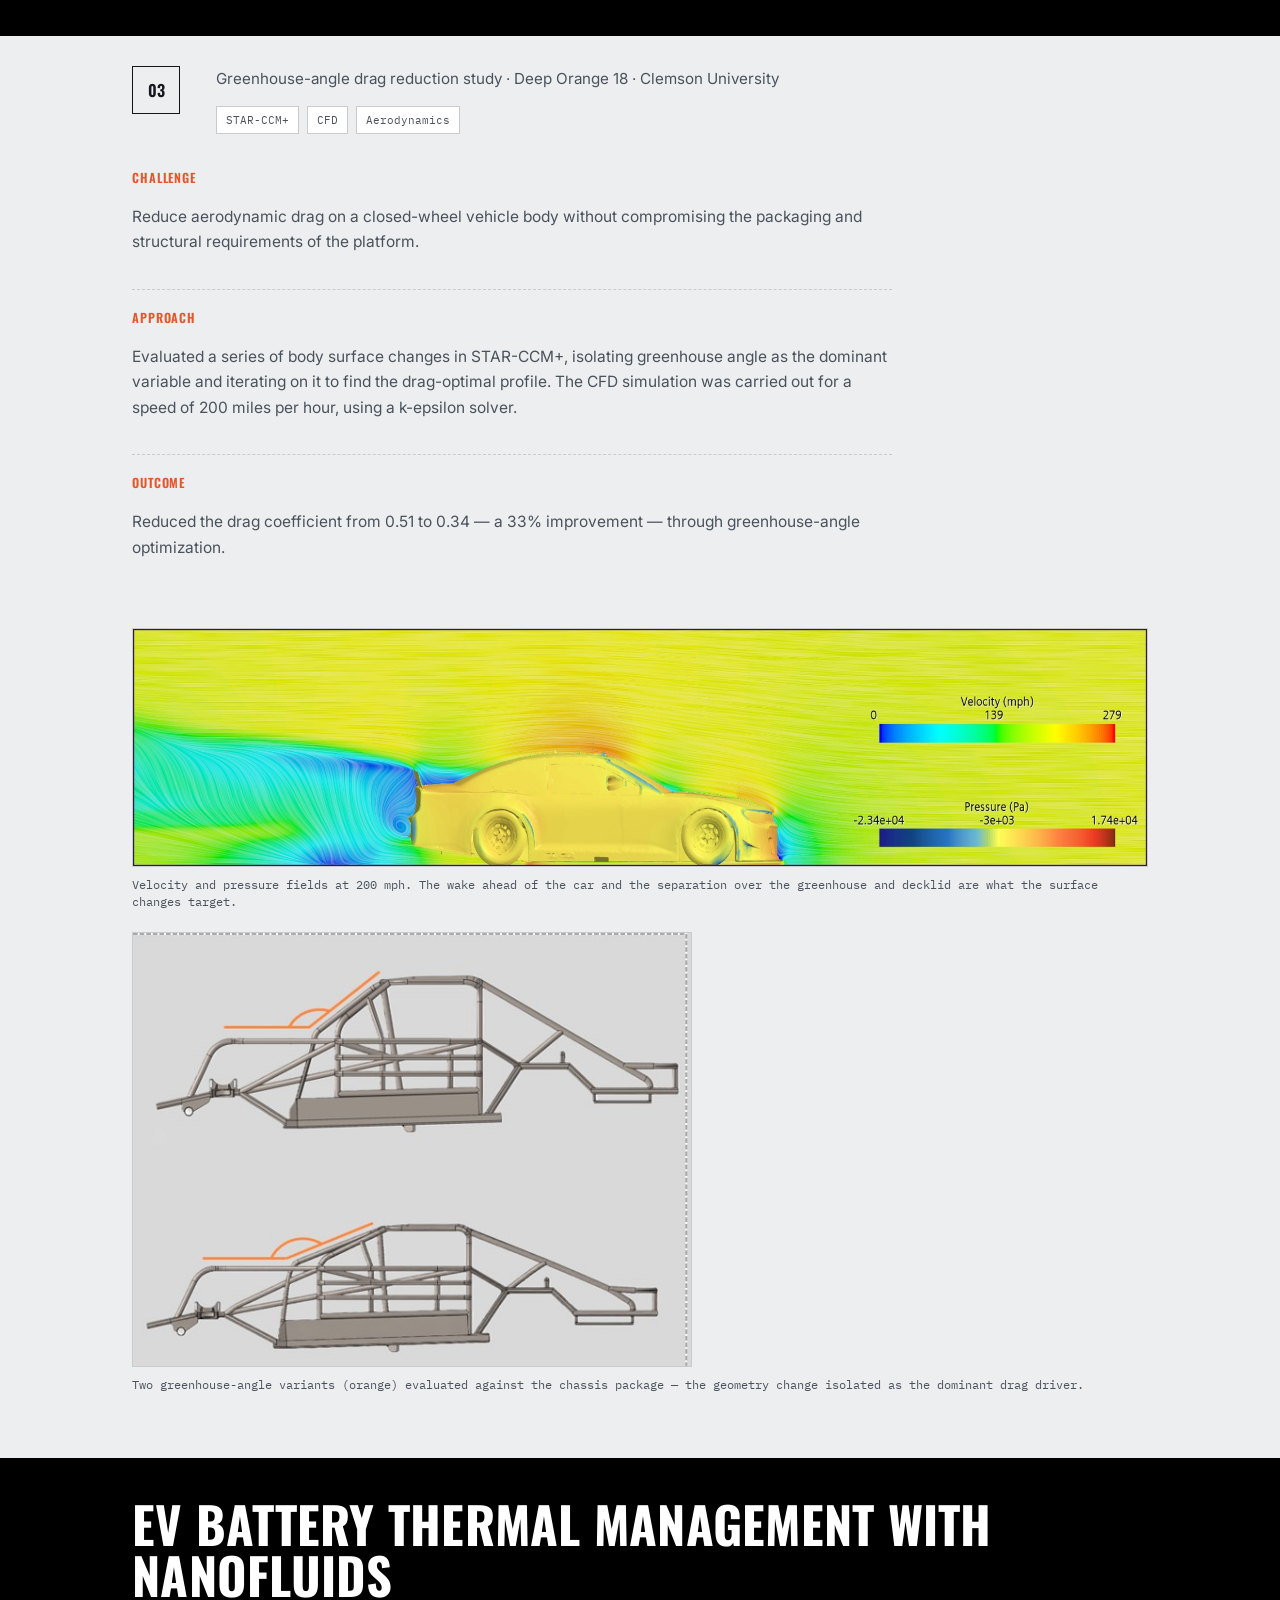
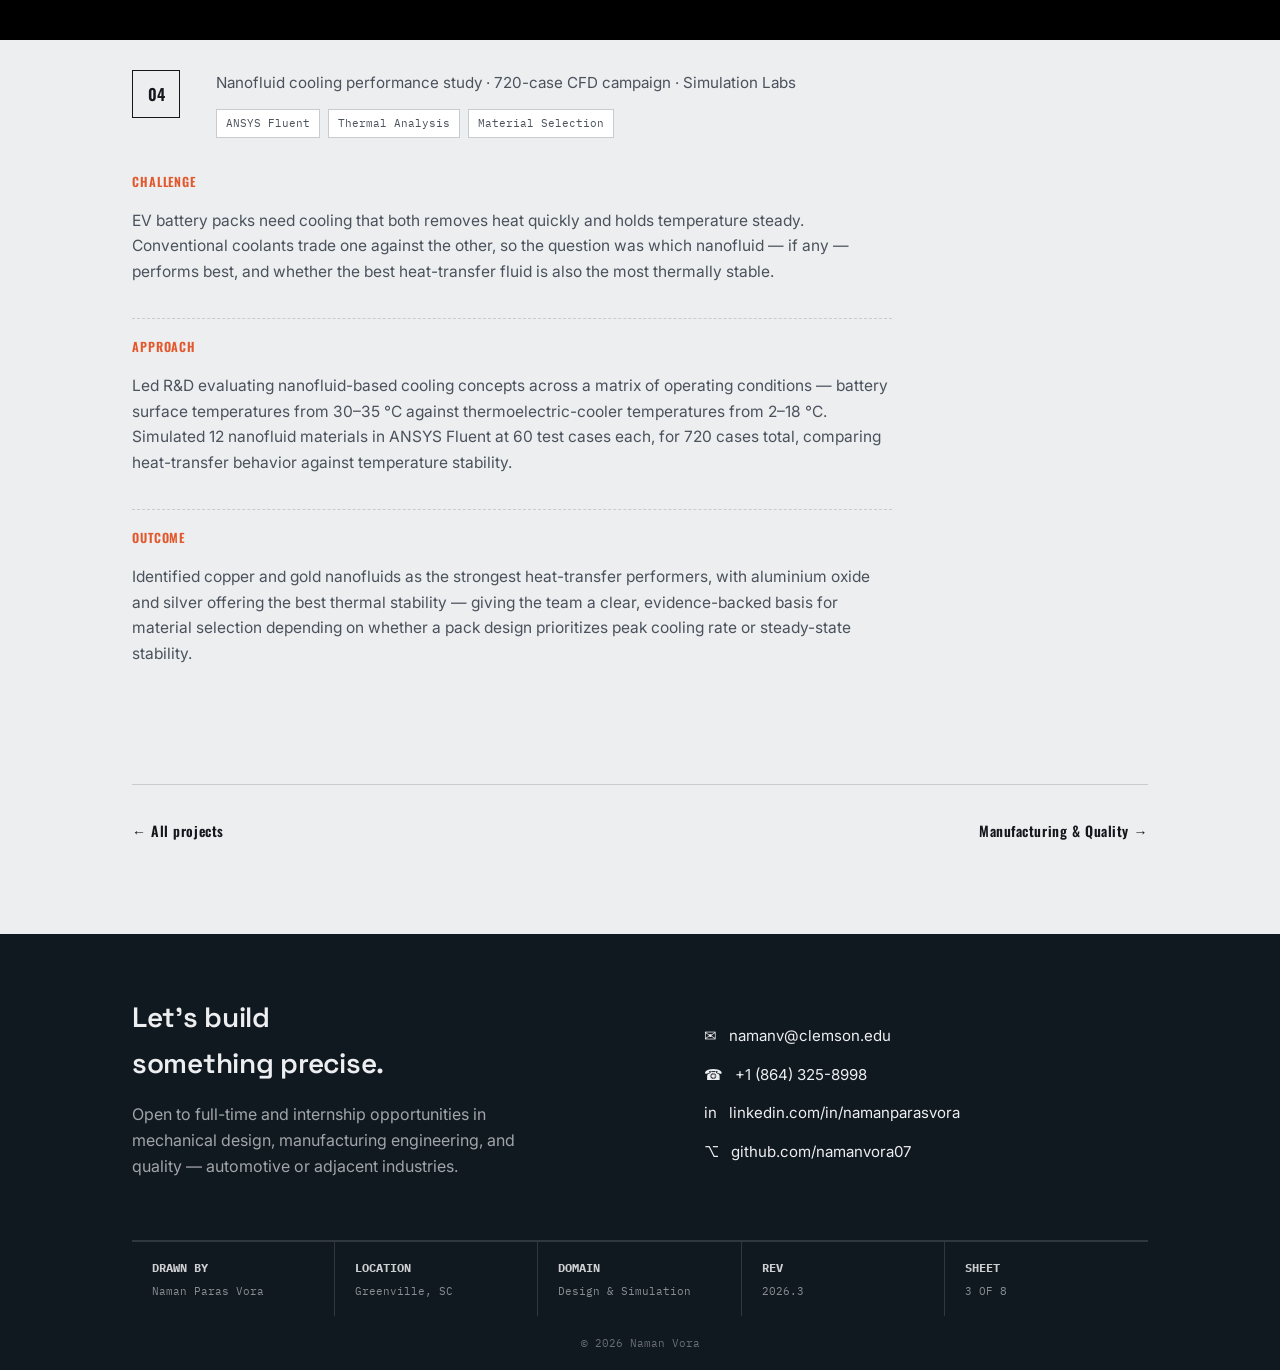
==== commit b6c26c2b: "Add files via upload" ====
--- a/design-simulation.html
+++ b/design-simulation.html
@@ -16,9 +16,11 @@
   <div class="wrap">
     <a href="index.html" class="nav-mark"><span class="box">NV</span> Naman Vora</a>
     <ul class="nav-links" id="navLinks">
-      <li><a href="design-simulation.html" class="active">Design &amp; Simulation</a></li>
-      <li><a href="manufacturing-quality.html">Manufacturing &amp; Quality</a></li>
-      <li><a href="modeling-controls.html">Modeling &amp; Controls</a></li>
+      <li><a href="index.html">Home</a></li>
+      <li><a href="projects.html" class="active">Projects</a></li>
+      <li><a href="experience.html">Positions of Responsibility</a></li>
+      <li><a href="education.html">Education</a></li>
+      <li><a href="skills.html">Skills</a></li>
       <li><a href="index.html#contact" class="nav-cta">Contact</a></li>
     </ul>
     <button class="nav-toggle" id="navToggle" aria-label="Toggle menu"><span></span></button>
@@ -27,7 +29,7 @@
 
 <header class="page-head">
   <div class="wrap">
-    <div class="breadcrumb"><a href="index.html">Home</a> &nbsp;/&nbsp; Domain 01</div>
+    <div class="breadcrumb"><a href="index.html">Home</a> &nbsp;/&nbsp; <a href="projects.html">Projects</a> &nbsp;/&nbsp; Domain 01</div>
     <h1>Design &amp; Simulation</h1>
   </div>
 </header>
@@ -245,7 +247,7 @@
 
     <div class="wrap">
       <div class="page-nav">
-        <a href="index.html">← All domains</a>
+        <a href="projects.html">← All projects</a>
         <a href="manufacturing-quality.html">Manufacturing &amp; Quality →</a>
       </div>
     </div>
@@ -271,8 +273,8 @@
       <div><b>DRAWN BY</b>Naman Paras Vora</div>
       <div><b>LOCATION</b>Greenville, SC</div>
       <div><b>DOMAIN</b>Design &amp; Simulation</div>
-      <div><b>REV</b>2026.2</div>
-      <div><b>SHEET</b>2 OF 4</div>
+      <div><b>REV</b>2026.3</div>
+      <div><b>SHEET</b>3 OF 8</div>
     </div>
     <div class="copyright">© 2026 Naman Vora</div>
   </div>
--- a/styles.css
+++ b/styles.css
@@ -65,7 +65,7 @@
   display:flex; align-items:center; justify-content:center;
   font-family:var(--font-din); font-weight:600; font-size:12.5px;
 }
-.nav-links{ display:flex; gap:26px; list-style:none; margin:0; padding:0; font-size:14px; font-weight:500; align-items:center; }
+.nav-links{ display:flex; gap:20px; list-style:none; margin:0; padding:0; font-size:14px; font-weight:500; align-items:center; }
 .nav-links a{ color:var(--ink-soft); padding:4px 0; position:relative; transition:color .15s ease; }
 .nav-links a:hover, .nav-links a.active{ color:var(--ink); }
 .nav-links a::after{ content:''; position:absolute; left:0; right:100%; bottom:-2px; height:2px; background:var(--orange); transition:right .2s ease; }
@@ -84,11 +84,17 @@
   display:grid; grid-template-columns: 1.4fr .85fr; gap:56px; align-items:center;
   position:relative; z-index:2; padding-bottom: 110px;
 }
-.eyebrow-line{ display:flex; align-items:center; gap:10px; font-family:var(--font-mono); font-size:12.5px; color:var(--ink-soft); margin-bottom:20px; }
+.eyebrow-line{
+  display:flex; align-items:center; justify-content:flex-start; gap:14px;
+  font-family:var(--font-mono); font-size:14.5px; font-weight:400; line-height:1.5;
+  color:var(--ink-soft); margin-top:20px;
+}
+.eyebrow-logo{ height:58px; width:auto; flex-shrink:0; }
+.hero-photo-frame{ display:block; width:290px; margin-left:auto; margin-right:auto; }
 .eyebrow-line .dot{ width:6px; height:6px; background:var(--orange); border-radius:50%; }
-.hero h1{ font-size: clamp(2.3rem, 4.4vw, 3.4rem); line-height:1.07; font-weight:600; max-width:12ch; }
+.hero h1{ font-size: clamp(1.6rem, 2.7vw, 2.15rem); line-height:1.12; font-weight:600; max-width:none; }
+@media (min-width: 901px){ .hero h1{ white-space:nowrap; } }
 .hero h1 em{ font-style:normal; color:var(--navy); border-bottom:3px solid var(--orange); }
-.hero .role{ margin-top:16px; font-size:1.1rem; color:var(--navy); font-weight:600; }
 .hero p.lede{ margin-top:16px; max-width:54ch; color:var(--ink-soft); font-size:1.02rem; }
 .hero-actions{ margin-top:28px; display:flex; gap:12px; flex-wrap:wrap; }
 
@@ -102,7 +108,7 @@
 .crop::before{ top:-8px; left:-8px; border-right:none; border-bottom:none; }
 .crop::after{ bottom:-8px; right:-8px; border-left:none; border-top:none; }
 
-.hero-photo-wrap{ position:relative; justify-self:center; }
+.hero-photo-wrap{ position:relative; justify-self:end; width:max-content; max-width:100%; }
 .hero-photo{ width:290px; height:345px; object-fit:cover; filter:grayscale(28%) contrast(1.04); border:1px solid var(--navy); background:var(--navy); }
 
 .blueprint-car{
@@ -154,16 +160,16 @@
 
 /* =========================== EXPERIENCE =========================== */
 .timeline{ position:relative; }
-.timeline::before{ content:''; position:absolute; left:178px; top:6px; bottom:6px; width:1px; background:var(--line); }
-.tl-item{ display:grid; grid-template-columns:178px 1fr; gap:32px; padding:26px 0; border-top:1px solid var(--line); position:relative; }
+.timeline::before{ content:''; position:absolute; left:214px; top:6px; bottom:6px; width:1px; background:var(--line); }
+.tl-item{ display:grid; grid-template-columns:214px 1fr; gap:32px; padding:26px 0; border-top:1px solid var(--line); position:relative; }
 .tl-item:first-child{ border-top:none; }
-.tl-item::before{ content:''; position:absolute; left:174px; top:33px; width:9px; height:9px; background:var(--paper); border:2px solid var(--orange); border-radius:50%; }
-.tl-date{ font-family:var(--font-mono); font-size:12px; color:var(--ink-soft); padding-top:3px; white-space:nowrap; }
+.tl-item::before{ content:''; position:absolute; left:210px; top:33px; width:9px; height:9px; background:var(--paper); border:2px solid var(--orange); border-radius:50%; }
+.tl-date{ font-family:var(--font-mono); font-size:14px; font-weight:600; color:var(--ink); padding-top:2px; white-space:nowrap; letter-spacing:-.01em; }
 .tl-logo{
   display:block;
   margin-top:14px;
-  max-width:142px;
-  max-height:46px;
+  max-width:178px;
+  max-height:58px;
   width:auto;
   height:auto;
   object-fit:contain;
@@ -196,15 +202,12 @@
 
 /* =========================== PUB / CERTS =========================== */
 .credly-row{ display:grid; grid-template-columns:1fr 1fr; gap:22px; }
-.pub-card, .cert-card{ border:1px solid var(--line); background:var(--white); padding:24px; }
-.pub-card .k, .cert-card .k{ font-family:var(--font-din); font-weight:600; font-size:12px; letter-spacing:.05em; color:var(--ink-soft); margin-bottom:10px; }
+.credly-row.single{ grid-template-columns:1fr; max-width:640px; }
+.credly-row.single{ grid-template-columns:minmax(0,640px); }
+.pub-card{ border:1px solid var(--line); background:var(--white); padding:24px; }
+.pub-card .k{ font-family:var(--font-din); font-weight:600; font-size:12px; letter-spacing:.05em; color:var(--ink-soft); margin-bottom:10px; }
 .pub-card h3{ font-size:1rem; font-weight:600; line-height:1.45; }
 .pub-card .doi{ margin-top:12px; display:inline-block; font-family:var(--font-mono); font-size:12px; color:var(--blue); border-bottom:1px solid var(--blue); }
-.cert-list{ list-style:none; margin:0; padding:0; }
-.cert-list li{ display:flex; justify-content:space-between; gap:16px; padding:10px 0; border-top:1px dashed var(--line); font-size:.91rem; }
-.cert-list li:first-child{ border-top:none; padding-top:0; }
-.cert-list .c-name{ font-weight:600; }
-.cert-list .c-meta{ color:var(--ink-soft); font-family:var(--font-mono); font-size:11.5px; white-space:nowrap; }
 
 /* =========================== DOMAIN PAGE HEADER =========================== */
 .page-head{ background:var(--navy); color:var(--paper); padding:56px 0 44px; position:relative; overflow:hidden; }
@@ -323,6 +326,10 @@
   .hero .wrap{ grid-template-columns:1fr; padding-bottom:90px; }
   .hero-photo-wrap{ order:-1; margin-bottom:14px; }
   .hero-photo{ width:220px; height:262px; }
+  .hero-photo-wrap{ width:100%; justify-self:start; }
+  .hero-photo-frame{ width:220px; margin-left:0; }
+  .eyebrow-line{ font-size:13.5px; }
+  .eyebrow-logo{ height:48px; }
   .blueprint-car{ height:110px; opacity:.07; }
   .domains{ grid-template-columns:1fr; }
   .domain-card{ min-height:auto; }
@@ -331,7 +338,7 @@
   .tl-item{ grid-template-columns:1fr; gap:8px; }
   .tl-item::before{ left:4px; top:8px; }
   .tl-date{ padding-top:0; }
-  .tl-logo{ margin-top:10px; max-height:32px; }
+  .tl-logo{ margin-top:10px; max-height:44px; }
   .skills-grid{ grid-template-columns:1fr 1fr; }
       .proj-figures{ grid-template-columns:1fr; }
   .proj-meta{ grid-template-columns:1fr; gap:14px; }
